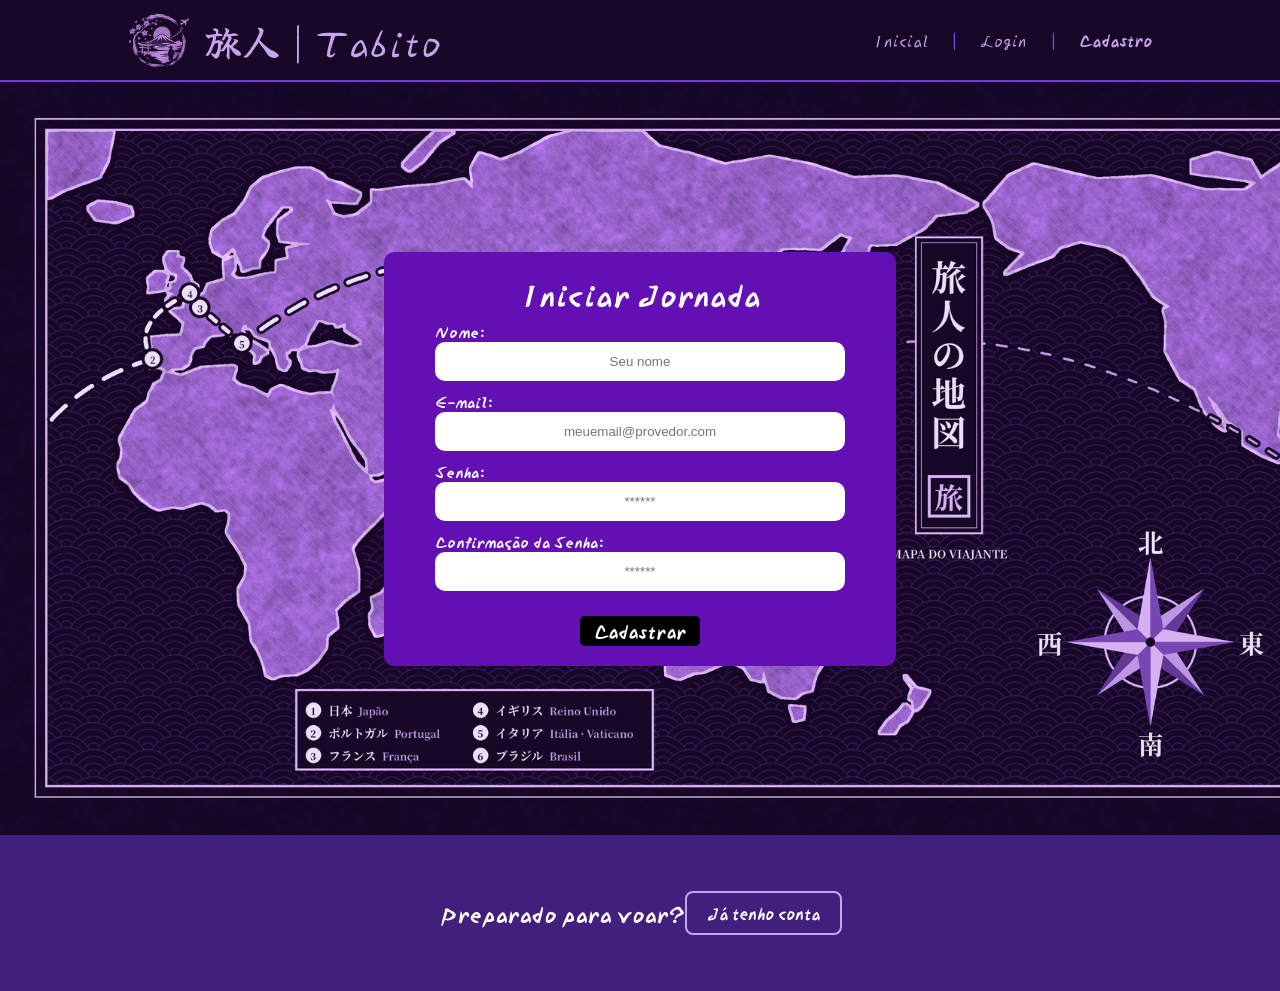
==== public/cadastro.html @ 0f578390 "site" ====
<!DOCTYPE html>
<html lang="pt-br">

<head>
  <meta charset="UTF-8" />
  <meta http-equiv="X-UA-Compatible" content="IE=edge" />
  <meta name="viewport" content="width=device-width, initial-scale=1.0" />

  <title>旅人 | Tabito | Cadastro</title>

  <script src="./js/sessao.js"></script>

  <link rel="stylesheet" href="./css/estilo.css" />
  <link rel="icon" href="./assets/icon/Emblema Tabito_ Jornada Japonesa.png" />
  <link rel="preconnect" href="https://fonts.gstatic.com" />
</head>

<body onload="listar()">
  <!--header inicio-->
  <div class="header">
    <div class="container">
      <a href="index.html" class="marca">
        <img src="assets/imgs/logo-emblema.png" alt="Logo do Tabito">
      <h1 class="titulo">旅人 | Tabito</h1>
      <ul class="navbar">
        <li>
          <a href="index.html">Inicial</a>
        </li>
     
        <li>|</li>
        <li>
          <a href="login.html">Login</a>
        </li>
        <li>|</li>
        <li class="agora">
          <a href="#">Cadastro</a>
        </li>
      </ul>
    </div>
  </div>
  <!--header fim-->

  <div class="login">
    <div class="alerta_erro">
      <div class="card_erro" id="cardErro">
        <span id="mensagem_erro"></span>
      </div>
    </div>
    <div class="container">
      <div class="card card-cadastro">
        <h2>Iniciar Jornada</h2>
        
        <div class="formulario">
          <!--
                         Para inserir mais um campo, copie uma das inputs abaixo.
                         Assim que inserir vá para o script abaixo.
                     -->
         
          <div class="campo">
            <span>Nome:</span>
            <input id="nome_input" type="text" placeholder="Seu nome" />
          </div>
        
          <div class="campo">
            <span>E-mail:</span>
            <input id="email_input" type="text" placeholder="meuemail@provedor.com" />
          </div>
          <div class="campo">
            <span>Senha:</span>
            <input id="senha_input" type="password" placeholder="******" />
          </div>
          <div class="campo">
            <span>Confirmação da Senha:</span>
            <input id="confirmacao_senha_input" type="password" placeholder="******" />
          </div>
          <button class="botao" onclick="cadastrar()">Cadastrar</button>
        </div>
        <div id="div_aguardar" class="loading-div">
          <img src="./assets/circle-loading.gif" id="loading-gif" />
        </div>

        <div id="div_erros_login"></div>
      </div>
    </div>
  </div>

  <!--footer inicio-->
  <div class="footer">
    <div class="container">
      <h4>Preparado para voar?</h4>
      <div class="footer-acoes">
        <a href="login.html" class="btn">Já tenho conta</a>
    
  </div>
    </div>
  </div>
  <!--footer fim-->
</body>

</html>

<script>



  function cadastrar() {
    // aguardar();

    //Recupere o valor da nova input pelo nome do id
    // Agora vá para o método fetch logo abaixo
    var nomeVar = nome_input.value;
    var emailVar = email_input.value;
    var senhaVar = senha_input.value;
    var confirmacaoSenhaVar = confirmacao_senha_input.value;
 

    // Verificando se há algum campo em branco
    if (
      nomeVar == "" ||
      emailVar == "" ||
      senhaVar == "" ||
      confirmacaoSenhaVar == "" 
   ) {
      cardErro.style.display = "block";
      mensagem_erro.innerHTML =
        "(Mensagem de erro para todos os campos em branco)";

      finalizarAguardar();
      return false;
    } else {
      setInterval(sumirMensagem, 5000);
    }

   

    // Enviando o valor da nova input
    fetch("/usuarios/cadastrar", {
      method: "POST",
      headers: {
        "Content-Type": "application/json",
      },
      body: JSON.stringify({
        // crie um atributo que recebe o valor recuperado aqui
        // Agora vá para o arquivo routes/usuario.js
        nomeServer: nomeVar,
        emailServer: emailVar,
        senhaServer: senhaVar,
        
      }),
    })
      .then(function (resposta) {
        console.log("resposta: ", resposta);

        if (resposta.ok) {
          cardErro.style.display = "block";

          mensagem_erro.innerHTML =
            "Cadastro realizado com sucesso! Redirecionando para tela de Login...";

          setTimeout(() => {
            window.location = "login.html";
          }, "2000");

          limparFormulario();
          finalizarAguardar();
        } else {
          throw "Houve um erro ao tentar realizar o cadastro!";
        }
      })
      .catch(function (resposta) {
        console.log(`#ERRO: ${resposta}`);
        finalizarAguardar();
      });

    return false;
  }

 

  function sumirMensagem() {
    cardErro.style.display = "none";
  }
</script>
---- public/css/estilo.css ----
@import url('https://fonts.googleapis.com/css2?family=Yuji+Boku&family=Klee+One:wght@400;600&display=swap');

body {
  margin: 0;
  padding: 0;
  font-family: 'Yuji Boku', 'Klee One', serif;
  background-color: rgb(255, 255, 255);
}

:root {
  --tamanho-header: 80px;
  --tamanho-banner: calc(100vh - var(--tamanho-header) - var(--tamanho-footer) - 2px);
  --tamanho-simulador: calc(100vh - var(--tamanho-header) - var(--tamanho-footer) - 2px);
  --tamanho-login: calc(100vh - var(--tamanho-header) - var(--tamanho-footer) - 2px);
  --tamanho-footer: 65px;
  
}

.container {
  display: flex;
  width: 80%;
  margin: auto;
}



.marca {
 display: flex;
 align-items: center;
 gap: 14px;
}

.marca img {
  height: 56px;
  width: auto;
}

.header {
  height: var(--tamanho-header);
  background-color: #180828;
  border-bottom: 2px solid #7539e4;
}

.header .container {
  justify-content: space-between;
  align-items: center;
  height: 100%;
}

.header a {
  text-decoration: none;
  color: #c9a3ee;
}

.agora {
  font-weight: 800;
  color: #ffffff;
}

.navbar {
  width: 300px;
  display: flex;
  align-items: center;
  justify-content: space-between;
  list-style: none;
  color: #7647eb;
}

.titulo {
  font-family: 'Yuji Boku', 'Klee One', cursive;
  color: #c9a3ee;
  width: fit-content;
  font-weight: 400;
  font-size: 38px;
}

.header h1 {
  margin: 0;
}

/* BANNER */


/* BANNER */

.banner {
  --largura-centro: clamp(600px, 38vw, 580px);

  height: var(--tamanho-banner);
  color: white;
  background-image: url('../assets/imgs/Tabito_Fundo_Trello_Centro.png');
  background-size: auto 100%;
  background-position: center center;
  background-repeat: no-repeat;
  background-color: #180828;
}

.banner .container {
  width: 100%;
  height: 100%;
  display: grid;
  grid-template-rows: 100%;

  /* Espaço à esquerda | Logo central | Mapa */
  grid-template-columns:
      minmax(0, 1fr)
      var(--largura-centro)
      minmax(0, 1fr);

  gap: 20px;
  align-items: stretch;
}

/* FOTO À ESQUERDA */

.banner-foto {
  grid-column: 1;
  justify-self: start;
  width: auto;
  height: 100%;
  min-width: 0;
  margin: 0;
}

.banner-foto img {
  display: block;
  width: auto;
  height: 100%;
  max-height: none;
  max-width: none;
  object-fit: cover;
  border: none;
  border-radius: 0;
}

/* MAPA À DIREITA */

.banner-mapa {
  grid-column: 3;
  justify-self: end;
  height: 75%;
  width: auto;
  min-width: 0;
  margin: 0;
}

.banner-mapa a {
  display: block;
  width: 100%;
  max-width: 360px;
  margin-left: auto;
}

.banner-mapa img {
  display: block;
  width: auto;
  height: 100%;
  max-height: none;
  max-width: none;
  object-fit: cover;
  border: none;
  border-radius: 0;
}

/* MISSÃO VISÃO VALORES */

.social {
  background-color: #ffffff;
  color: #000000;
  display: flex;
  justify-content: center;
  
}

.social::before {
  content: "";
  position: absolute;
  inset: 0;
  background-image: url("../assets/imgs/padrao-ondas-branco.svg");
  background-size: 100px 50px;
  opacity: 0.08;
  pointer-events: none;
}


.social > * {
  position: relative;
}

.social .container {
  width: 80%;
  justify-content: center;
  margin: 0 auto;
  display: flex;
}

.box img {
  width: 150px;
}

.social .container .boxes {
  display: flex;
  justify-content: center;
  width: 100%;
  padding: 30px 0;
  align-items: flex-start;
  gap: 40px;
  padding: 30px 0;
}

.social p {
  text-align: center;
}

.box {
  display: flex;
  flex-direction: column;
  align-items: center;
}

/* FOOTER */

.footer {
  background-color: #401f7d;
  height: auto;
  padding: 28px 0;
  color: #fff;
  display: flex;
  font-size: 15px;
  justify-content: center;
  align-items: center;
  
}

.footer-conteudo {
  display: flex;
  flex-direction: column;
  align-items: center;
  gap: 12px;
}

.footer .container {
  width: 80%;
  justify-content: center;
  text-align: center;
  align-items: center;
  margin: 0 auto;
  min-height: 100px;
  display: flex;
}

.footer h4 {
  margin: 0;
  font-size: 22px;
}

.footer a {
  color:  #fff;
  text-decoration: none;
  border: 2px solid #c9a3ee;
  border-radius: 8px;
  padding: 8px 20px;
  font-size: 16px;
}

.footer a:hover {
  background-color: #c9a3ee;
  color: #180828;
}

.footer .container .version {
  font-size: 12px;
  margin: 0;
  color: #c9a3ee;
}

/* LOGIN */

.login {
  height: var(--tamanho-login);
  background-image: url('../assets/imgs/mapa-tabito.png');
  background-size: cover;
}

.login .container {
  justify-content: center;
  align-items: center;
  height: 100%;
}

.card {
  width: 50%;
  background-color: #6210b4;
  border-radius: 10px;
  display: flex;
  align-items: center;
  justify-content: space-evenly;
  color: rgb(255, 253, 253);
  flex-direction: column;
  height: fit-content;
  padding: 20px 0;
}

.card h2 {
  margin: 0;
  font-size: 30px;
}

.formulario {
  display: flex;
  height: 90%;
  width: 80%;
  justify-content: space-around;
  flex-direction: column;
}

.formulario span {
  font-size: 15px;
  font-weight: 800;
}

.formulario input {
  border: 2px solid #ffffff;
  text-align: center;
  border-radius: 10px;
  margin: 0;
}

.formulario select {
  border: 2px solid #32b9cd;
  background-color: white;
  color: gray;
  height: 36px;
  text-align: center;
  border-radius: 10px;
  margin: 0;
}

.campo {
  display: flex;
  flex-direction: column;
  justify-content: start;
  padding: 5px 0;
}

.botao {
  cursor: pointer;
  font-family: "Yuji Boku", cursive;
  border: 0;
  border-radius: 5px;
  font-weight: 600;
  font-size: 18px;
  color: #fff;
  background-color: #000000;
  width: 120px;
  height: 30px;
  align-self: center;
  margin-top: 20px;
}

.loading-div {
  width: 50px;
  display: none;
}

.loading-div img {
  height: 50px;
  width: 50px;
}

#div_erros_login {
  display: none
}

/* FORMULARIO */

.alerta_erro{
  display: flex;
  justify-content: flex-end;
}

.card_erro {
  display: none;
  background-color: #fff;
  color: black;
  width: 230px;
  position: fixed;
  border-radius: 4px;
  border: #ED145B 3px solid;
  padding: 10px;
  margin-right: 10%;
}

.card_erro #mensagem_erro{
  font-weight: 500;
  font-size: 20px;
}

.formulario .tipo_campo {
  font-size: 20px;
  font-weight: 600 !important;
}

.formulario {
  display: flex;
  flex-direction: column;
}

input {
  margin-bottom: 10px;
  border: 2px solid #32b9cd;
  padding: 10px;
  text-align: center;
  border-radius: 10px;
}

.btn {
  font-family: "Yuji Boku", cursive;
  border: 0;
  border-radius: 2px solid #c9a3ee;
  font-weight: 600;
  font-size: 18px;
  padding: 10px 15px;
  color: white;
  background-color: #401f7d;
  width: 120px;
  align-self: center;
  margin-top: 5px;
}

.loading-div {
  width: 50px;
  margin: auto;
  display: none;
}

.loading-div img {
  height: 50px;
  width: 50px;
}

/* SIMULADOR */

.simulador {
  color: white;
}

.simulador .container {
  flex-direction: column;
  overflow: scroll; 
  height: var(--tamanho-simulador);
}

/* ALERTA */

#alerta {
  position: absolute;
  right: 0;
  bottom: 0;
}

.mensagem-alarme {
  background-color: white;
  border-radius: 5px;
  width: 300px;
  height: 80px;
  margin: 10px;
  padding: 10px 0;
  display: flex;
  justify-content: space-evenly;
  align-items: center;
}

.mensagem-alarme h3 {
  font-size: 14px;
  margin: 0;
}

.mensagem-alarme .informacao {
  width: 66%;
}

.alarme-sino {
  width: 48px;
  height: 48px;
  animation-name: bell;
  animation-duration: 4s;
  background-image: url('https://cdn-icons-png.flaticon.com/512/1157/1157000.png');
  background-size: cover;
  animation-iteration-count: infinite;
}

@keyframes bell {
  0%   {transform: rotate(25deg)}
  25%  {transform: rotate(-25deg)}
  50%  {transform: rotate(25deg)}
  75%  {transform: rotate(-25deg)}
  100% {transform: rotate(25deg)}
}
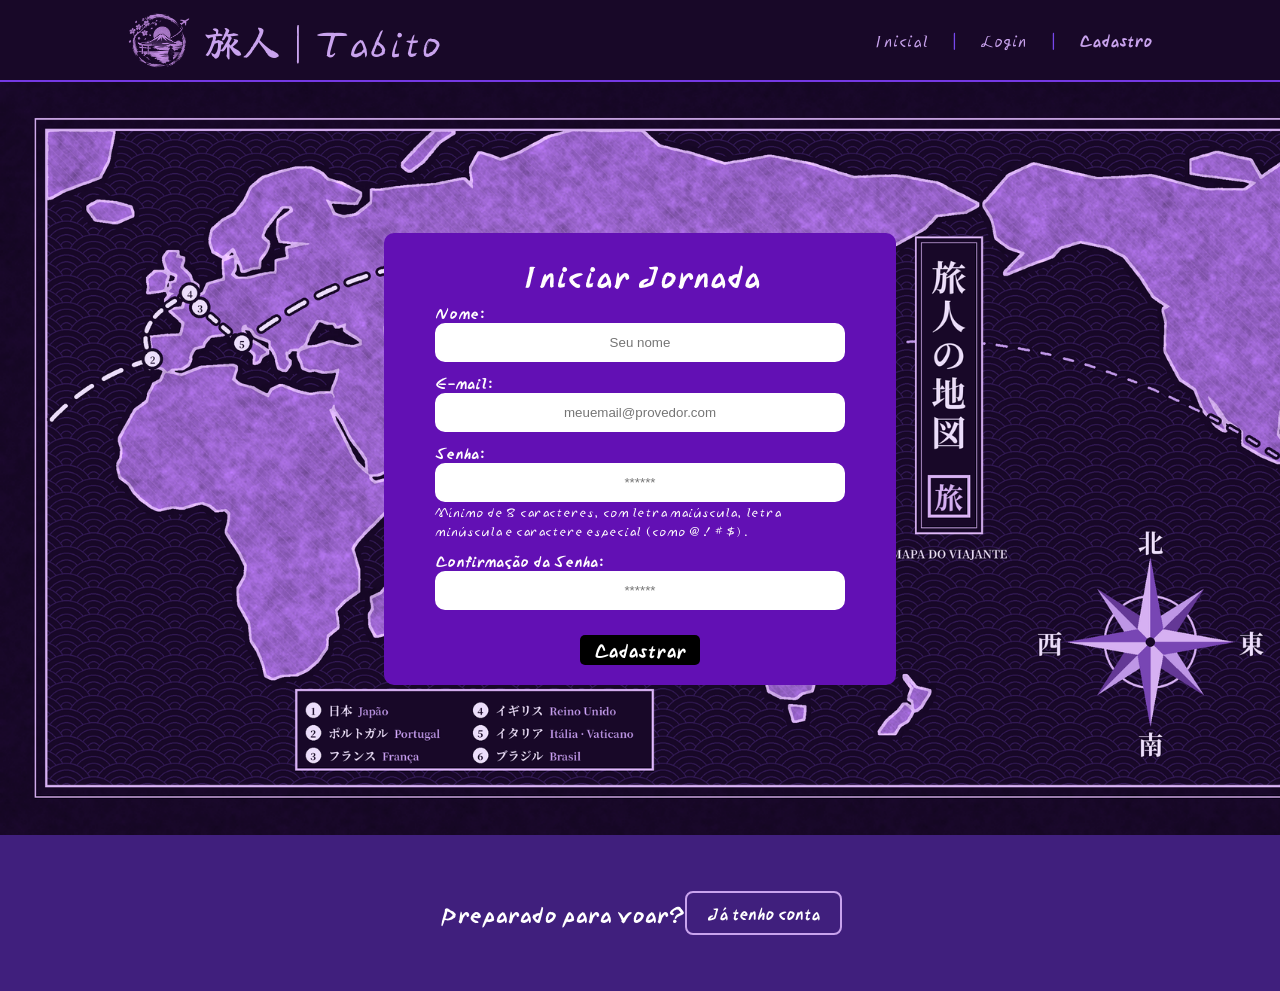
==== commit 6079bc01: "ultimos detalhes" ====
--- a/public/cadastro.html
+++ b/public/cadastro.html
@@ -15,7 +15,7 @@
   <link rel="preconnect" href="https://fonts.gstatic.com" />
 </head>
 
-<body onload="listar()">
+<body>
   <!--header inicio-->
   <div class="header">
     <div class="container">
@@ -68,6 +68,9 @@
           <div class="campo">
             <span>Senha:</span>
             <input id="senha_input" type="password" placeholder="******" />
+            <small class="dica-senha">
+              Mínimo de 8 caracteres, com letra maiúscula, letra minúscula e caractere especial (como @ ! # $).
+            </small>
           </div>
           <div class="campo">
             <span>Confirmação da Senha:</span>
@@ -100,84 +103,96 @@
 </html>
 
 <script>
+    // Verificando se há algum campo em branco
+    function cadastrar() {
+  var nomeVar = nome_input.value;
+  var emailVar = email_input.value;
+  var senhaVar = senha_input.value;
+  var confirmacaoSenhaVar = confirmacao_senha_input.value;
 
-
-
-  function cadastrar() {
-    // aguardar();
-
-    //Recupere o valor da nova input pelo nome do id
-    // Agora vá para o método fetch logo abaixo
-    var nomeVar = nome_input.value;
-    var emailVar = email_input.value;
-    var senhaVar = senha_input.value;
-    var confirmacaoSenhaVar = confirmacao_senha_input.value;
- 
-
-    // Verificando se há algum campo em branco
-    if (
-      nomeVar == "" ||
-      emailVar == "" ||
-      senhaVar == "" ||
-      confirmacaoSenhaVar == "" 
-   ) {
-      cardErro.style.display = "block";
-      mensagem_erro.innerHTML =
-        "(Mensagem de erro para todos os campos em branco)";
-
-      finalizarAguardar();
-      return false;
-    } else {
-      setInterval(sumirMensagem, 5000);
-    }
-
-   
-
-    // Enviando o valor da nova input
-    fetch("/usuarios/cadastrar", {
-      method: "POST",
-      headers: {
-        "Content-Type": "application/json",
-      },
-      body: JSON.stringify({
-        // crie um atributo que recebe o valor recuperado aqui
-        // Agora vá para o arquivo routes/usuario.js
-        nomeServer: nomeVar,
-        emailServer: emailVar,
-        senhaServer: senhaVar,
-        
-      }),
-    })
-      .then(function (resposta) {
-        console.log("resposta: ", resposta);
-
-        if (resposta.ok) {
-          cardErro.style.display = "block";
-
-          mensagem_erro.innerHTML =
-            "Cadastro realizado com sucesso! Redirecionando para tela de Login...";
-
-          setTimeout(() => {
-            window.location = "login.html";
-          }, "2000");
-
-          limparFormulario();
-          finalizarAguardar();
-        } else {
-          throw "Houve um erro ao tentar realizar o cadastro!";
-        }
-      })
-      .catch(function (resposta) {
-        console.log(`#ERRO: ${resposta}`);
-        finalizarAguardar();
-      });
-
+  if (nomeVar == "" || emailVar == "" || senhaVar == "" || confirmacaoSenhaVar == "") {
+    mostrarMensagem("Preencha todos os campos.");
+    return false;
+  }
+  if (emailVar.indexOf("@") == -1 || emailVar.indexOf(".") == -1) {
+    mostrarMensagem("Digite um e-mail válido.");
+    return false;
+  }
+  if (senhaVar.length < 8) {
+    mostrarMensagem("A senha precisa ter pelo menos 8 caracteres.");
     return false;
   }
 
- 
+ let temMaiusculo = false
+ let temMinusculo = false
+ let temEspecial = false
 
-  function sumirMensagem() {
-    cardErro.style.display = "none";
+ for(let i = 0; i < senhaVar.length; i++){
+  let letra = senhaVar[i]
+
+  if(letra >= "0" && letra <= "9"){
+
+  }else if(letra != letra.toLowerCase()){
+    temMaiusculo = true
+  }else if(letra != letra.toUpperCase()){
+    temMinusculo = true
+  }else if(letra != ""){
+    temEspecial = true
   }
+ }
+
+  if(!temMaiusculo || !temMinusculo || temEspecial){
+    mostrarMensagem("A senha precisa ter uma letra maiúscula, uma minúscula e um caractere especial (como @ ! # $).");
+    return false;
+  }
+
+  if (senhaVar != confirmacaoSenhaVar) {
+    mostrarMensagem("A confirmação não confere com a senha.");
+    return false;
+  }
+
+  aguardar();
+
+  fetch("/usuarios/cadastrar", {
+    method: "POST",
+    headers: { "Content-Type": "application/json" },
+    body: JSON.stringify({
+      nomeServer: nomeVar,
+      emailServer: emailVar,
+      senhaServer: senhaVar
+    })
+  })
+    .then(function (resposta) {
+      if (resposta.ok) {
+        mostrarMensagem("Cadastro realizado com sucesso! Redirecionando para o login...");
+        setTimeout(function () {
+          window.location = "login.html";
+        }, 2000);
+      } else {
+        // mostra o texto que a API mandou (ex.: "Este e-mail já está cadastrado.")
+        resposta.text().then(function (texto) {
+          mostrarMensagem(texto || "Houve um erro ao tentar realizar o cadastro.");
+        });
+      }
+      finalizarAguardar();
+    })
+    .catch(function (erro) {
+      console.log(erro);
+      mostrarMensagem("Não foi possível conectar ao servidor.");
+      finalizarAguardar();
+    });
+
+  return false;
+}
+
+function mostrarMensagem(texto) {
+  cardErro.style.display = "block";
+  mensagem_erro.innerHTML = texto;
+  setTimeout(sumirMensagem, 5000);
+}
+
+function sumirMensagem() {
+  cardErro.style.display = "none";
+}
+  
 </script>
--- a/public/css/estilo.css
+++ b/public/css/estilo.css
@@ -386,7 +386,7 @@
   width: 230px;
   position: fixed;
   border-radius: 4px;
-  border: #ED145B 3px solid;
+  border: #a114ed 3px solid;
   padding: 10px;
   margin-right: 10%;
 }
